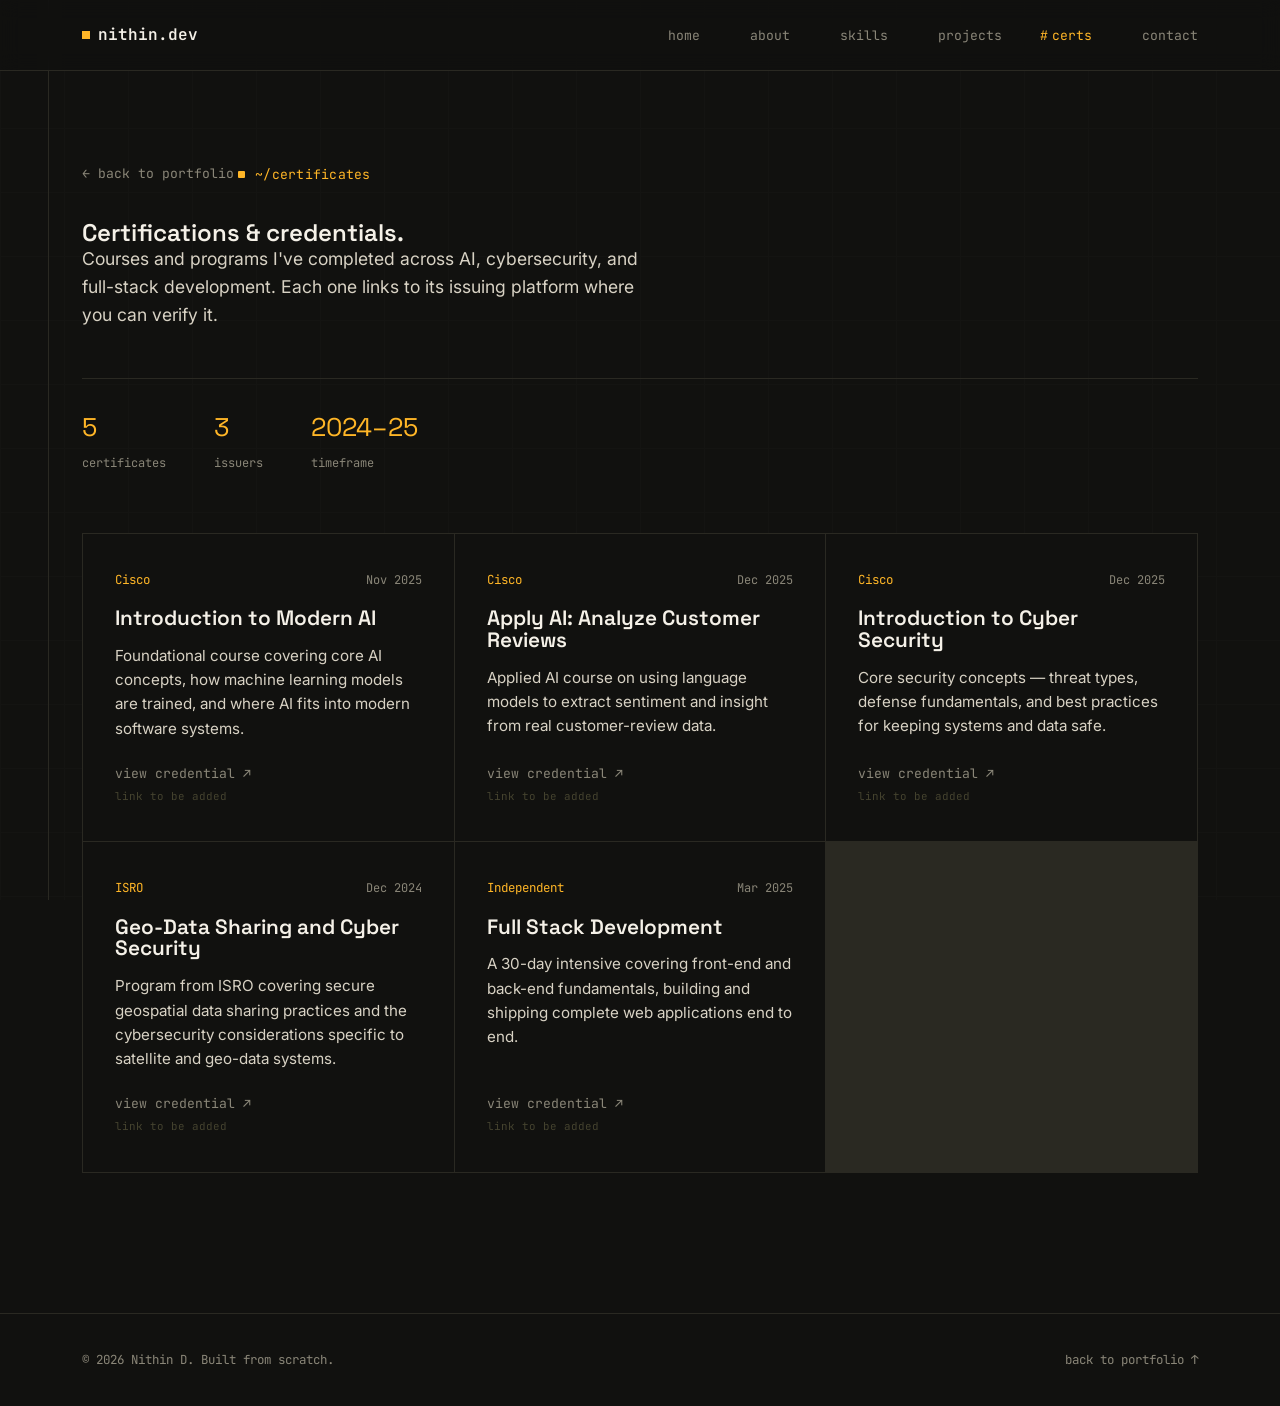
==== certificates.html @ 1760bcb8 "Add files via upload" ====
<!DOCTYPE html>
<html lang="en">
<head>
<meta charset="UTF-8">
<meta name="viewport" content="width=device-width, initial-scale=1.0">
<title>Certificates — Nithin D</title>
<meta name="description" content="Certifications earned by Nithin D across AI, cybersecurity, and full-stack development.">

<meta property="og:title" content="Certificates — Nithin D">
<meta property="og:description" content="Certifications earned by Nithin D across AI, cybersecurity, and full-stack development.">
<meta property="og:type" content="website">

<link rel="icon" href="data:image/svg+xml,%3Csvg xmlns='http://www.w3.org/2000/svg' viewBox='0 0 32 32'%3E%3Crect width='32' height='32' fill='%2311110f'/%3E%3Ctext x='16' y='22' font-family='monospace' font-size='18' fill='%23ffb627' text-anchor='middle'%3E%3E_%3C/text%3E%3C/svg%3E">

<link rel="preconnect" href="https://fonts.googleapis.com">
<link rel="preconnect" href="https://fonts.gstatic.com" crossorigin>
<link href="https://fonts.googleapis.com/css2?family=Space+Grotesk:wght@500;600;700&family=Inter:wght@400;500;600&family=JetBrains+Mono:wght@400;500;600&display=swap" rel="stylesheet">
<link rel="stylesheet" href="style.css">
</head>
<body>

<div class="railguide" aria-hidden="true"></div>

<!-- Navbar -->
<nav class="navbar">
    <div class="nav-container">
        <div class="nav-logo"><a href="index.html"><span class="blip" aria-hidden="true"></span>nithin.dev</a></div>
        <ul class="nav-menu" id="nav-menu">
            <li><a href="index.html#home" class="nav-link">home</a></li>
            <li><a href="index.html#about" class="nav-link">about</a></li>
            <li><a href="index.html#skills" class="nav-link">skills</a></li>
            <li><a href="index.html#projects" class="nav-link">projects</a></li>
            <li><a href="certificates.html" class="nav-link nav-link-active">certs</a></li>
            <li><a href="index.html#contact" class="nav-link">contact</a></li>
        </ul>
        <div class="nav-toggle" id="nav-toggle" role="button" aria-label="Toggle menu">
            <span class="bar"></span>
            <span class="bar"></span>
            <span class="bar"></span>
        </div>
    </div>
</nav>

<!-- Page header -->
<section class="cert-hero">
    <div class="container">
        <a href="index.html" class="back-link reveal">← back to portfolio</a>
        <span class="path-label">~/certificates</span>
        <h1 class="section-heading reveal">Certifications &amp; credentials.</h1>
        <p class="cert-hero-sub reveal">
            Courses and programs I've completed across AI, cybersecurity, and full-stack development.
            Each one links to its issuing platform where you can verify it.
        </p>
        <div class="cert-stat-row reveal">
            <div class="cert-stat"><span class="num">5</span><span class="label">certificates</span></div>
            <div class="cert-stat"><span class="num">3</span><span class="label">issuers</span></div>
            <div class="cert-stat"><span class="num">2024–25</span><span class="label">timeframe</span></div>
        </div>
    </div>
</section>

<!-- Certificate grid -->
<section class="cert-grid-section">
    <div class="container">
        <div class="cert-grid">

            <article class="cert-card reveal">
                <div class="cert-card-top">
                    <span class="cert-card-issuer">Cisco</span>
                    <span class="cert-card-date">Nov 2025</span>
                </div>
                <h3>Introduction to Modern AI</h3>
                <p>Foundational course covering core AI concepts, how machine learning models are trained, and where AI fits into modern software systems.</p>
                <a href="#" class="cert-card-link" rel="noopener">
                    view credential ↗
                    <span class="cert-card-note">link to be added</span>
                </a>
            </article>

            <article class="cert-card reveal">
                <div class="cert-card-top">
                    <span class="cert-card-issuer">Cisco</span>
                    <span class="cert-card-date">Dec 2025</span>
                </div>
                <h3>Apply AI: Analyze Customer Reviews</h3>
                <p>Applied AI course on using language models to extract sentiment and insight from real customer-review data.</p>
                <a href="#" class="cert-card-link" rel="noopener">
                    view credential ↗
                    <span class="cert-card-note">link to be added</span>
                </a>
            </article>

            <article class="cert-card reveal">
                <div class="cert-card-top">
                    <span class="cert-card-issuer">Cisco</span>
                    <span class="cert-card-date">Dec 2025</span>
                </div>
                <h3>Introduction to Cyber Security</h3>
                <p>Core security concepts — threat types, defense fundamentals, and best practices for keeping systems and data safe.</p>
                <a href="#" class="cert-card-link" rel="noopener">
                    view credential ↗
                    <span class="cert-card-note">link to be added</span>
                </a>
            </article>

            <article class="cert-card reveal">
                <div class="cert-card-top">
                    <span class="cert-card-issuer">ISRO</span>
                    <span class="cert-card-date">Dec 2024</span>
                </div>
                <h3>Geo-Data Sharing and Cyber Security</h3>
                <p>Program from ISRO covering secure geospatial data sharing practices and the cybersecurity considerations specific to satellite and geo-data systems.</p>
                <a href="#" class="cert-card-link" rel="noopener">
                    view credential ↗
                    <span class="cert-card-note">link to be added</span>
                </a>
            </article>

            <article class="cert-card reveal">
                <div class="cert-card-top">
                    <span class="cert-card-issuer">Independent</span>
                    <span class="cert-card-date">Mar 2025</span>
                </div>
                <h3>Full Stack Development</h3>
                <p>A 30-day intensive covering front-end and back-end fundamentals, building and shipping complete web applications end to end.</p>
                <a href="#" class="cert-card-link" rel="noopener">
                    view credential ↗
                    <span class="cert-card-note">link to be added</span>
                </a>
            </article>

        </div>
    </div>
</section>

<!-- Footer -->
<footer class="footer">
    <div class="container footer-content">
        <span>© 2026 Nithin D. Built from scratch.</span>
        <a href="index.html">back to portfolio ↑</a>
    </div>
</footer>

<button class="back-to-top" id="backToTop" aria-label="Back to top">↑</button>

<script src="script.js"></script>
</body>
</html>
---- style.css ----
/* ============================================
   TOKENS
============================================ */
:root {
    --bg: #11110f;
    --bg-raised: #181712;
    --paper: #f5f1e8;
    --paper-dim: #d8d2c4;
    --accent: #ffb627;
    --accent-dim: #b9871d;
    --line: #2a2922;
    --line-bright: #45432f;
    --muted: #8a8678;

    --font-display: 'Space Grotesk', 'Inter', sans-serif;
    --font-body: 'Inter', sans-serif;
    --font-mono: 'JetBrains Mono', monospace;

    --ease: cubic-bezier(0.16, 1, 0.3, 1);
}

* { margin: 0; padding: 0; box-sizing: border-box; }

html { scroll-behavior: smooth; }

@media (prefers-reduced-motion: reduce) {
    html { scroll-behavior: auto; }
    *, *::before, *::after { animation-duration: 0.01ms !important; animation-iteration-count: 1 !important; transition-duration: 0.01ms !important; }
}

body {
    background: var(--bg);
    color: var(--paper);
    font-family: var(--font-body);
    line-height: 1.6;
    overflow-x: hidden;
    position: relative;
}

/* faint grid texture across the whole page */
body::before {
    content: '';
    position: fixed;
    inset: 0;
    background-image:
        linear-gradient(var(--line) 1px, transparent 1px),
        linear-gradient(90deg, var(--line) 1px, transparent 1px);
    background-size: 64px 64px;
    opacity: 0.18;
    pointer-events: none;
    z-index: 0;
}

a { color: inherit; text-decoration: none; }

::selection { background: var(--accent); color: var(--bg); }

:focus-visible {
    outline: 2px solid var(--accent);
    outline-offset: 3px;
}

.sr-only {
    position: absolute;
    width: 1px; height: 1px;
    overflow: hidden;
    clip: rect(0 0 0 0);
    white-space: nowrap;
}

.container {
    width: 100%;
    max-width: 1180px;
    margin: 0 auto;
    padding: 0 32px;
    position: relative;
    z-index: 1;
}

/* the vertical rule that runs the length of the page, terminal-sidebar style */
.railguide {
    position: fixed;
    top: 0;
    bottom: 0;
    left: 48px;
    width: 1px;
    background: var(--line);
    z-index: 1;
}

@media (max-width: 900px) {
    .railguide { display: none; }
}

/* eyebrow / path-style label, e.g. ~/about */
.path-label {
    font-family: var(--font-mono);
    font-size: 0.82rem;
    color: var(--accent);
    letter-spacing: 0.02em;
    display: inline-flex;
    align-items: center;
    gap: 10px;
    margin-bottom: 18px;
}

.path-label::before {
    content: '';
    width: 7px;
    height: 7px;
    background: var(--accent);
    border-radius: 1px;
}

section { padding: 140px 0; position: relative; z-index: 1; }

h1, h2, h3, h4 { font-family: var(--font-display); font-weight: 600; line-height: 1.05; color: var(--paper); }

h2.section-heading {
    font-size: clamp(2rem, 4vw, 2.85rem);
    margin-bottom: 56px;
    max-width: 640px;
}

p { color: var(--paper-dim); }

/* ============================================
   NAVBAR
============================================ */
.navbar {
    position: fixed;
    top: 0; left: 0; right: 0;
    z-index: 1000;
    background: rgba(17, 17, 15, 0.82);
    backdrop-filter: blur(10px);
    border-bottom: 1px solid var(--line);
}

.nav-container {
    display: flex;
    align-items: center;
    justify-content: space-between;
    padding: 22px 32px;
    max-width: 1180px;
    margin: 0 auto;
}

.nav-logo a {
    font-family: var(--font-mono);
    font-weight: 600;
    font-size: 1rem;
    color: var(--paper);
    display: flex;
    align-items: center;
    gap: 8px;
}

.nav-logo .blip {
    width: 8px; height: 8px;
    background: var(--accent);
    display: inline-block;
    animation: blink 1.6s step-start infinite;
}

@keyframes blink { 50% { opacity: 0; } }

.nav-menu {
    display: flex;
    gap: 38px;
    list-style: none;
}

.nav-link {
    font-family: var(--font-mono);
    font-size: 0.82rem;
    color: var(--muted);
    position: relative;
    padding: 4px 0;
    transition: color 0.25s var(--ease);
}

.nav-link::before { content: '#'; color: var(--accent); margin-right: 4px; opacity: 0; transition: opacity 0.25s var(--ease); }

.nav-link:hover { color: var(--paper); }
.nav-link:hover::before { opacity: 1; }

.nav-toggle {
    display: none;
    flex-direction: column;
    gap: 5px;
    cursor: pointer;
    z-index: 1001;
}

.nav-toggle .bar {
    width: 24px; height: 2px;
    background: var(--paper);
    transition: var(--ease) 0.3s;
}

.nav-toggle.active .bar:nth-child(1) { transform: translateY(7px) rotate(45deg); }
.nav-toggle.active .bar:nth-child(2) { opacity: 0; }
.nav-toggle.active .bar:nth-child(3) { transform: translateY(-7px) rotate(-45deg); }

@media (max-width: 860px) {
    .nav-menu {
        position: fixed;
        top: 0; right: -100%;
        width: min(78%, 320px);
        height: 100vh;
        background: var(--bg-raised);
        border-left: 1px solid var(--line);
        flex-direction: column;
        justify-content: center;
        align-items: flex-start;
        gap: 28px;
        padding: 0 48px;
        transition: right 0.4s var(--ease);
    }
    .nav-menu.active { right: 0; }
    .nav-toggle { display: flex; }
}

/* ============================================
   HERO
============================================ */
.hero {
    min-height: 100vh;
    display: flex;
    align-items: center;
    padding-top: 120px;
    padding-bottom: 80px;
}

.hero-grid {
    display: grid;
    grid-template-columns: 1fr auto;
    gap: 60px;
    align-items: end;
}

.hero-kicker {
    font-family: var(--font-mono);
    font-size: 0.88rem;
    color: var(--accent);
    margin-bottom: 28px;
    display: block;
}

.hero-mark {
    display: inline-flex;
    align-items: center;
    gap: 4px;
    font-family: var(--font-mono);
    font-size: 1.4rem;
    font-weight: 600;
    margin-bottom: 24px;
    padding: 10px 16px;
    border: 1px solid var(--line-bright);
    color: var(--paper);
}

.hero-mark .bracket { color: var(--accent); }
.hero-mark .initials { letter-spacing: 0.04em; }

.hero-title {
    font-size: clamp(2.6rem, 7vw, 5.2rem);
    letter-spacing: -0.02em;
    margin-bottom: 28px;
}

.hero-title .line { display: block; }
.hero-title .accent-text { color: var(--accent); }

.hero-sub {
    font-size: clamp(1.05rem, 1.6vw, 1.25rem);
    max-width: 560px;
    margin-bottom: 16px;
}

/* the terminal status line — signature element */
.status-line {
    font-family: var(--font-mono);
    font-size: 0.95rem;
    color: var(--muted);
    margin: 28px 0 40px;
    display: flex;
    align-items: center;
    gap: 10px;
}

.status-line .prompt { color: var(--accent); }
.status-line .cursor {
    display: inline-block;
    width: 8px; height: 1.1em;
    background: var(--accent);
    animation: blink 1s step-start infinite;
    vertical-align: middle;
}

.hero-actions { display: flex; gap: 16px; flex-wrap: wrap; row-gap: 14px; }

.btn {
    font-family: var(--font-mono);
    font-size: 0.85rem;
    display: inline-flex;
    align-items: center;
    gap: 10px;
    padding: 15px 26px;
    border: 1px solid var(--line-bright);
    background: transparent;
    color: var(--paper);
    cursor: pointer;
    transition: all 0.3s var(--ease);
    white-space: nowrap;
}

.btn-primary {
    background: var(--accent);
    color: var(--bg);
    border-color: var(--accent);
}

.btn-primary:hover { background: var(--paper); border-color: var(--paper); transform: translateY(-2px); }

.btn-secondary:hover {
    border-color: var(--accent);
    color: var(--accent);
    transform: translateY(-2px);
}

.hero-meta {
    font-family: var(--font-mono);
    font-size: 0.78rem;
    color: var(--muted);
    text-align: right;
    display: flex;
    flex-direction: column;
    gap: 10px;
    padding-bottom: 8px;
}

.hero-meta strong { color: var(--paper); font-weight: 500; }

@media (max-width: 860px) {
    .hero-grid { grid-template-columns: 1fr; }
    .hero-meta { text-align: left; flex-direction: row; flex-wrap: wrap; gap: 18px; }
}

/* ============================================
   ABOUT
============================================ */
.about-grid {
    display: grid;
    grid-template-columns: 1.2fr 0.8fr;
    gap: 70px;
}

.about-text p { font-size: 1.05rem; margin-bottom: 22px; max-width: 560px; }

.about-text strong { color: var(--paper); font-weight: 600; }

.stat-block {
    border-left: 1px solid var(--line-bright);
    padding-left: 24px;
    margin-top: 12px;
}

.stat-row {
    display: flex;
    justify-content: space-between;
    align-items: baseline;
    padding: 18px 0;
    border-bottom: 1px solid var(--line);
    font-family: var(--font-mono);
    font-size: 0.85rem;
}

.stat-row:first-child { padding-top: 0; }

.stat-row .num {
    font-family: var(--font-display);
    font-size: 1.8rem;
    color: var(--accent);
}

.stat-row .label { color: var(--muted); text-align: right; }

@media (max-width: 860px) {
    .about-grid { grid-template-columns: 1fr; gap: 40px; }
}

/* ============================================
   SKILLS
============================================ */
.skills-grid {
    display: grid;
    grid-template-columns: repeat(3, 1fr);
    gap: 1px;
    background: var(--line);
    border: 1px solid var(--line);
}

.skill-col {
    background: var(--bg);
    padding: 36px 30px;
}

.skill-col h3 {
    font-family: var(--font-mono);
    font-size: 0.85rem;
    color: var(--accent);
    text-transform: lowercase;
    margin-bottom: 24px;
    font-weight: 500;
}

.skill-tag-list { display: flex; flex-direction: column; gap: 0; }

.skill-tag-row {
    display: flex;
    justify-content: space-between;
    padding: 13px 0;
    border-bottom: 1px solid var(--line);
    font-size: 0.95rem;
    transition: padding-left 0.25s var(--ease);
}

.skill-tag-row:last-child { border-bottom: none; }

.skill-tag-row:hover { padding-left: 6px; color: var(--paper); }

.skill-tag-row .lvl {
    font-family: var(--font-mono);
    font-size: 0.75rem;
    color: var(--muted);
}

@media (max-width: 860px) {
    .skills-grid { grid-template-columns: 1fr; }
}

/* ============================================
   PROJECTS
============================================ */
.project-list { display: flex; flex-direction: column; }

.project-row {
    display: grid;
    grid-template-columns: 64px 1fr auto;
    gap: 32px;
    align-items: start;
    padding: 40px 0;
    border-bottom: 1px solid var(--line);
    transition: background 0.3s var(--ease);
    position: relative;
}

.project-row:first-child { border-top: 1px solid var(--line); }

.project-row:hover { background: rgba(255, 182, 39, 0.04); }

.project-index {
    font-family: var(--font-mono);
    font-size: 0.85rem;
    color: var(--accent-dim);
    padding-top: 4px;
}

.project-body h3 {
    font-size: 1.5rem;
    margin-bottom: 12px;
    transition: color 0.25s var(--ease);
}

.project-row:hover .project-body h3 { color: var(--accent); }

.project-body p { max-width: 620px; margin-bottom: 18px; }

.project-tags {
    display: flex;
    gap: 10px;
    flex-wrap: wrap;
}

.project-tags span {
    font-family: var(--font-mono);
    font-size: 0.72rem;
    color: var(--muted);
    border: 1px solid var(--line-bright);
    padding: 5px 12px;
}

.project-link {
    font-family: var(--font-mono);
    font-size: 0.8rem;
    color: var(--muted);
    display: flex;
    align-items: center;
    gap: 8px;
    padding-top: 4px;
    white-space: nowrap;
    transition: color 0.25s var(--ease);
}

.project-row:hover .project-link { color: var(--accent); }

@media (max-width: 700px) {
    .project-row { grid-template-columns: 1fr; gap: 12px; }
    .project-index { padding-top: 0; }
    .project-link { justify-self: start; }
}

/* ============================================
   CERTIFICATIONS
============================================ */
.cert-list { display: flex; flex-direction: column; max-width: 760px; }

.cert-row {
    display: grid;
    grid-template-columns: 1fr auto auto;
    gap: 24px;
    align-items: baseline;
    padding: 20px 0;
    border-bottom: 1px solid var(--line);
    font-size: 0.98rem;
    color: var(--paper);
    transition: padding-left 0.25s var(--ease), color 0.25s var(--ease);
}

.cert-row:hover {
    padding-left: 6px;
    color: var(--accent);
    border-color: var(--accent-dim);
}

.cert-row:first-child { border-top: 1px solid var(--line); }

.cert-row .cert-issuer {
    font-family: var(--font-mono);
    font-size: 0.78rem;
    color: var(--accent);
}

.cert-row .cert-date {
    font-family: var(--font-mono);
    font-size: 0.78rem;
    color: var(--muted);
    white-space: nowrap;
}

.cert-view-all {
    display: inline-flex;
    margin-top: 36px;
}

@media (max-width: 600px) {
    .cert-row { grid-template-columns: 1fr; gap: 6px; }
}

/* ============================================
   CONTACT
============================================ */
.contact-grid {
    display: grid;
    grid-template-columns: 1fr 1fr;
    gap: 70px;
    align-items: start;
}

.contact-text p { font-size: 1.1rem; max-width: 480px; margin-bottom: 32px; }

.contact-channel-list { display: flex; flex-direction: column; gap: 0; }

.contact-channel {
    display: flex;
    justify-content: space-between;
    padding: 18px 0;
    border-bottom: 1px solid var(--line);
    font-family: var(--font-mono);
    font-size: 0.9rem;
    transition: padding-left 0.25s var(--ease);
}

.contact-channel:first-child { border-top: 1px solid var(--line); }

.contact-channel:hover { padding-left: 6px; color: var(--accent); border-color: var(--accent-dim); }

.contact-channel .ch-label { color: var(--muted); }

.contact-form { display: flex; flex-direction: column; gap: 22px; }

.form-field { position: relative; }

.form-field label {
    display: block;
    font-family: var(--font-mono);
    font-size: 0.78rem;
    color: var(--muted);
    margin-bottom: 8px;
}

.form-field input,
.form-field textarea {
    width: 100%;
    background: transparent;
    border: none;
    border-bottom: 1px solid var(--line-bright);
    color: var(--paper);
    font-family: var(--font-body);
    font-size: 1rem;
    padding: 10px 0;
    transition: border-color 0.25s var(--ease);
}

.form-field input:focus,
.form-field textarea:focus {
    outline: none;
    border-color: var(--accent);
}

.form-field textarea { resize: vertical; min-height: 90px; }

.contact-form .btn { align-self: flex-start; margin-top: 8px; }

@media (max-width: 860px) {
    .contact-grid { grid-template-columns: 1fr; gap: 50px; }
}

/* ============================================
   FOOTER
============================================ */
.footer {
    border-top: 1px solid var(--line);
    padding: 36px 0;
}

.footer-content {
    display: flex;
    justify-content: space-between;
    align-items: center;
    font-family: var(--font-mono);
    font-size: 0.78rem;
    color: var(--muted);
    flex-wrap: wrap;
    gap: 16px;
}

.footer-content a:hover { color: var(--accent); }

/* ============================================
   BACK TO TOP
============================================ */
.back-to-top {
    position: fixed;
    bottom: 28px;
    right: 28px;
    width: 46px;
    height: 46px;
    background: var(--accent);
    color: var(--bg);
    border: none;
    display: flex;
    align-items: center;
    justify-content: center;
    cursor: pointer;
    opacity: 0;
    visibility: hidden;
    transition: opacity 0.3s var(--ease), transform 0.3s var(--ease);
    z-index: 999;
    font-size: 1.1rem;
}

.back-to-top.show { opacity: 1; visibility: visible; }
.back-to-top:hover { transform: translateY(-3px); }

/* ============================================
   CERTIFICATES PAGE
============================================ */
.nav-link-active { color: var(--accent); }
.nav-link-active::before { opacity: 1; }

.back-link {
    font-family: var(--font-mono);
    font-size: 0.82rem;
    color: var(--muted);
    display: inline-flex;
    margin-bottom: 36px;
    transition: color 0.25s var(--ease);
}

.back-link:hover { color: var(--accent); }

.cert-hero {
    padding: 160px 0 60px;
}

.cert-hero-sub {
    font-size: 1.1rem;
    max-width: 560px;
    margin-bottom: 48px;
}

.cert-stat-row {
    display: flex;
    gap: 48px;
    flex-wrap: wrap;
    border-top: 1px solid var(--line);
    padding-top: 28px;
}

.cert-stat {
    display: flex;
    flex-direction: column;
    gap: 6px;
}

.cert-stat .num {
    font-family: var(--font-display);
    font-size: 1.6rem;
    color: var(--accent);
}

.cert-stat .label {
    font-family: var(--font-mono);
    font-size: 0.75rem;
    color: var(--muted);
}

.cert-grid-section { padding: 0 0 140px; }

.cert-grid {
    display: grid;
    grid-template-columns: repeat(auto-fit, minmax(300px, 1fr));
    gap: 1px;
    background: var(--line);
    border: 1px solid var(--line);
}

.cert-card {
    background: var(--bg);
    padding: 36px 32px;
    display: flex;
    flex-direction: column;
    transition: background 0.3s var(--ease);
}

.cert-card:hover { background: rgba(255, 182, 39, 0.04); }

.cert-card-top {
    display: flex;
    justify-content: space-between;
    align-items: baseline;
    margin-bottom: 18px;
}

.cert-card-issuer {
    font-family: var(--font-mono);
    font-size: 0.78rem;
    color: var(--accent);
}

.cert-card-date {
    font-family: var(--font-mono);
    font-size: 0.75rem;
    color: var(--muted);
}

.cert-card h3 {
    font-size: 1.3rem;
    margin-bottom: 14px;
}

.cert-card p {
    font-size: 0.95rem;
    flex-grow: 1;
    margin-bottom: 22px;
}

.cert-card-link {
    font-family: var(--font-mono);
    font-size: 0.82rem;
    color: var(--muted);
    display: flex;
    flex-direction: column;
    gap: 4px;
    transition: color 0.25s var(--ease);
}

.cert-card:hover .cert-card-link { color: var(--accent); }

.cert-card-note {
    font-size: 0.68rem;
    color: var(--line-bright);
    text-transform: lowercase;
}

/* ============================================
   SCROLL REVEAL
============================================ */
.reveal {
    opacity: 0;
    transform: translateY(24px);
    transition: opacity 0.7s var(--ease), transform 0.7s var(--ease);
}

.reveal.in-view {
    opacity: 1;
    transform: translateY(0);
}
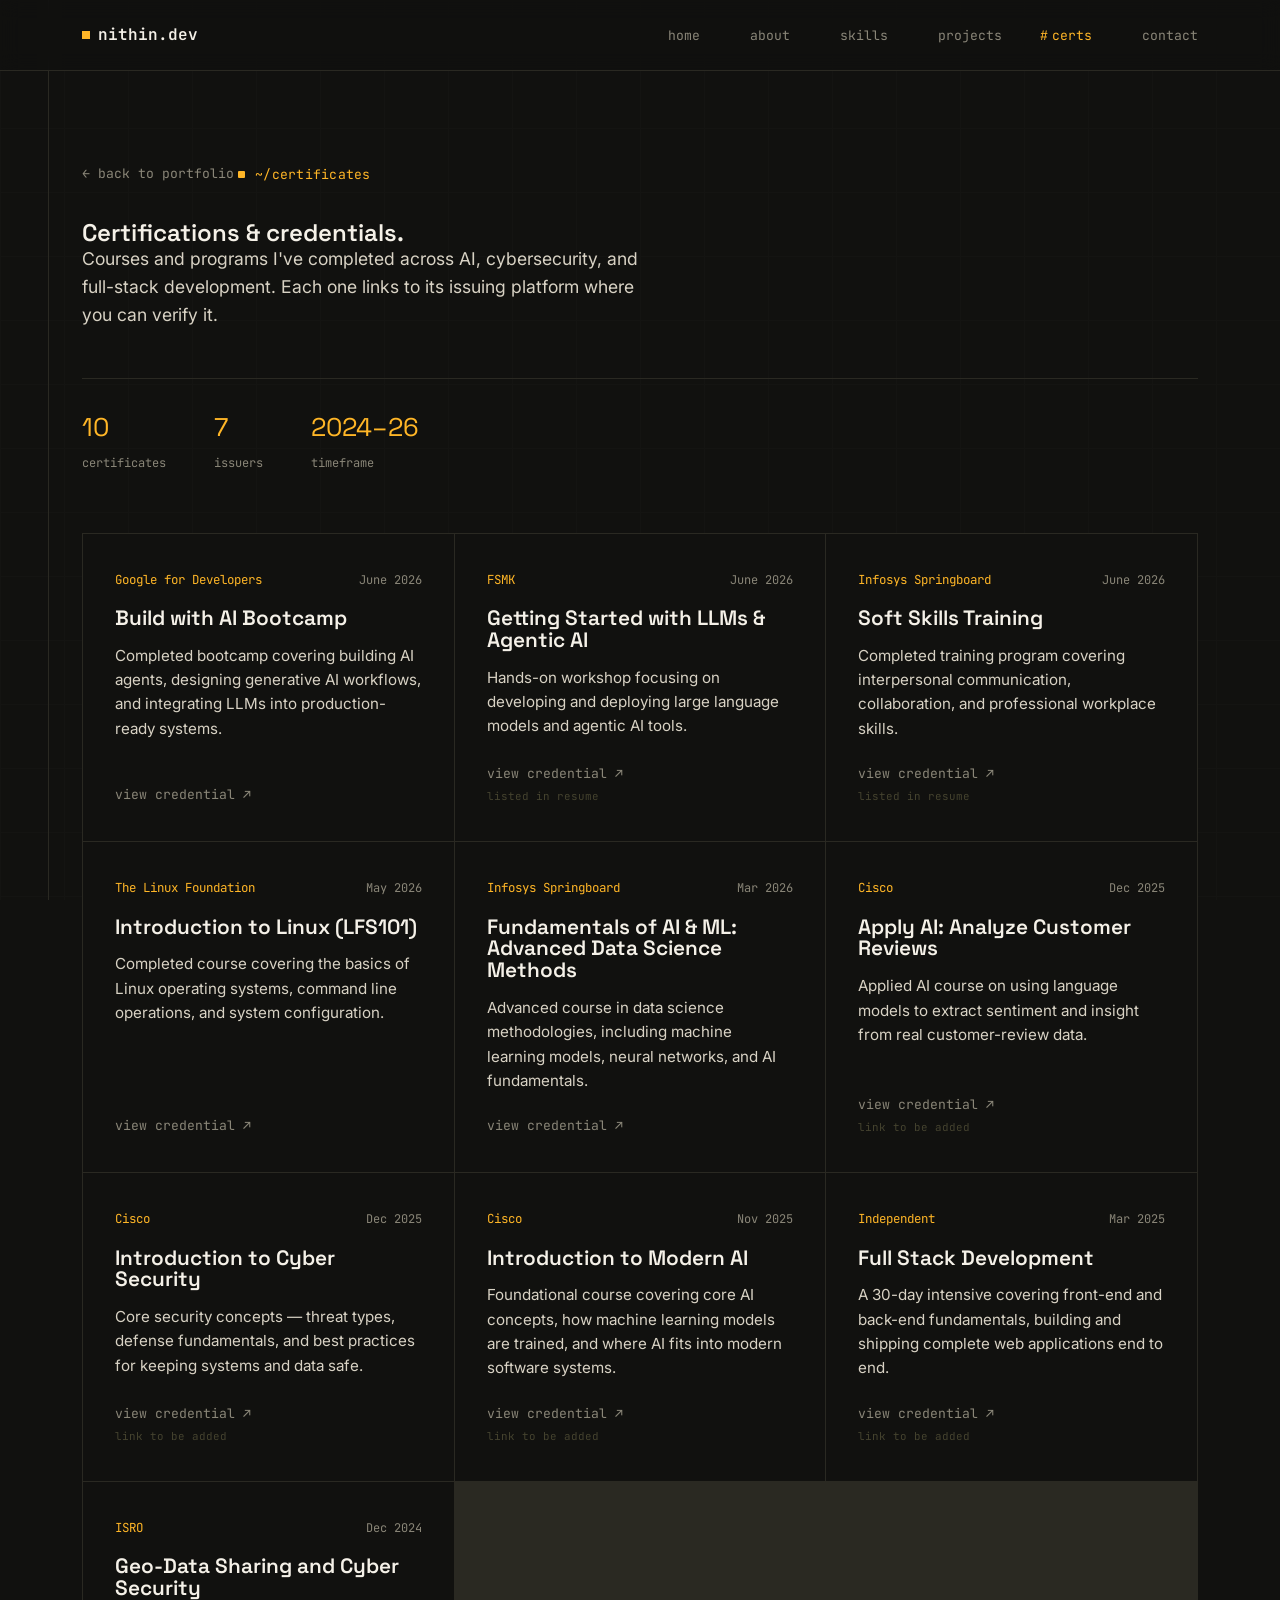
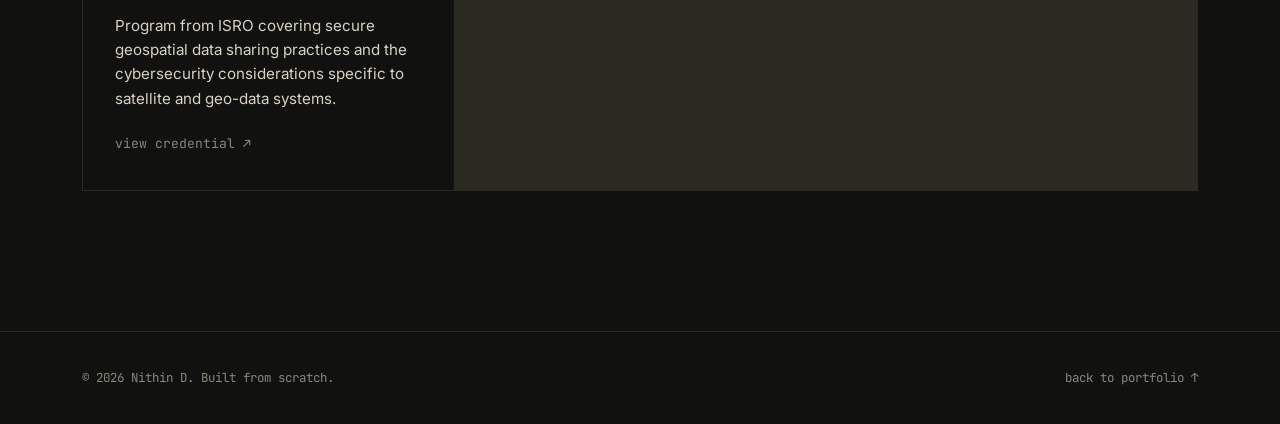
==== commit fb24a241: "Update portfolio with new resume, projects, skills, and certificate images" ====
--- a/certificates.html
+++ b/certificates.html
@@ -52,9 +52,9 @@
             Each one links to its issuing platform where you can verify it.
         </p>
         <div class="cert-stat-row reveal">
-            <div class="cert-stat"><span class="num">5</span><span class="label">certificates</span></div>
-            <div class="cert-stat"><span class="num">3</span><span class="label">issuers</span></div>
-            <div class="cert-stat"><span class="num">2024–25</span><span class="label">timeframe</span></div>
+            <div class="cert-stat"><span class="num">10</span><span class="label">certificates</span></div>
+            <div class="cert-stat"><span class="num">7</span><span class="label">issuers</span></div>
+            <div class="cert-stat"><span class="num">2024–26</span><span class="label">timeframe</span></div>
         </div>
     </div>
 </section>
@@ -66,6 +66,94 @@
 
             <article class="cert-card reveal">
                 <div class="cert-card-top">
+                    <span class="cert-card-issuer">Google for Developers</span>
+                    <span class="cert-card-date">June 2026</span>
+                </div>
+                <h3>Build with AI Bootcamp</h3>
+                <p>Completed bootcamp covering building AI agents, designing generative AI workflows, and integrating LLMs into production-ready systems.</p>
+                <a href="certificates/google_build_with_ai.png" target="_blank" class="cert-card-link" rel="noopener">
+                    view credential ↗
+                </a>
+            </article>
+
+            <article class="cert-card reveal">
+                <div class="cert-card-top">
+                    <span class="cert-card-issuer">FSMK</span>
+                    <span class="cert-card-date">June 2026</span>
+                </div>
+                <h3>Getting Started with LLMs &amp; Agentic AI</h3>
+                <p>Hands-on workshop focusing on developing and deploying large language models and agentic AI tools.</p>
+                <a href="#" class="cert-card-link" rel="noopener">
+                    view credential ↗
+                    <span class="cert-card-note">listed in resume</span>
+                </a>
+            </article>
+
+            <article class="cert-card reveal">
+                <div class="cert-card-top">
+                    <span class="cert-card-issuer">Infosys Springboard</span>
+                    <span class="cert-card-date">June 2026</span>
+                </div>
+                <h3>Soft Skills Training</h3>
+                <p>Completed training program covering interpersonal communication, collaboration, and professional workplace skills.</p>
+                <a href="#" class="cert-card-link" rel="noopener">
+                    view credential ↗
+                    <span class="cert-card-note">listed in resume</span>
+                </a>
+            </article>
+
+            <article class="cert-card reveal">
+                <div class="cert-card-top">
+                    <span class="cert-card-issuer">The Linux Foundation</span>
+                    <span class="cert-card-date">May 2026</span>
+                </div>
+                <h3>Introduction to Linux (LFS101)</h3>
+                <p>Completed course covering the basics of Linux operating systems, command line operations, and system configuration.</p>
+                <a href="certificates/linux_foundation_lfs101.png" target="_blank" class="cert-card-link" rel="noopener">
+                    view credential ↗
+                </a>
+            </article>
+
+            <article class="cert-card reveal">
+                <div class="cert-card-top">
+                    <span class="cert-card-issuer">Infosys Springboard</span>
+                    <span class="cert-card-date">Mar 2026</span>
+                </div>
+                <h3>Fundamentals of AI &amp; ML: Advanced Data Science Methods</h3>
+                <p>Advanced course in data science methodologies, including machine learning models, neural networks, and AI fundamentals.</p>
+                <a href="certificates/infosys_springboard_ai_ml.png" target="_blank" class="cert-card-link" rel="noopener">
+                    view credential ↗
+                </a>
+            </article>
+
+            <article class="cert-card reveal">
+                <div class="cert-card-top">
+                    <span class="cert-card-issuer">Cisco</span>
+                    <span class="cert-card-date">Dec 2025</span>
+                </div>
+                <h3>Apply AI: Analyze Customer Reviews</h3>
+                <p>Applied AI course on using language models to extract sentiment and insight from real customer-review data.</p>
+                <a href="#" class="cert-card-link" rel="noopener">
+                    view credential ↗
+                    <span class="cert-card-note">link to be added</span>
+                </a>
+            </article>
+
+            <article class="cert-card reveal">
+                <div class="cert-card-top">
+                    <span class="cert-card-issuer">Cisco</span>
+                    <span class="cert-card-date">Dec 2025</span>
+                </div>
+                <h3>Introduction to Cyber Security</h3>
+                <p>Core security concepts — threat types, defense fundamentals, and best practices for keeping systems and data safe.</p>
+                <a href="#" class="cert-card-link" rel="noopener">
+                    view credential ↗
+                    <span class="cert-card-note">link to be added</span>
+                </a>
+            </article>
+
+            <article class="cert-card reveal">
+                <div class="cert-card-top">
                     <span class="cert-card-issuer">Cisco</span>
                     <span class="cert-card-date">Nov 2025</span>
                 </div>
@@ -79,24 +167,11 @@
 
             <article class="cert-card reveal">
                 <div class="cert-card-top">
-                    <span class="cert-card-issuer">Cisco</span>
-                    <span class="cert-card-date">Dec 2025</span>
-                </div>
-                <h3>Apply AI: Analyze Customer Reviews</h3>
-                <p>Applied AI course on using language models to extract sentiment and insight from real customer-review data.</p>
-                <a href="#" class="cert-card-link" rel="noopener">
-                    view credential ↗
-                    <span class="cert-card-note">link to be added</span>
-                </a>
-            </article>
-
-            <article class="cert-card reveal">
-                <div class="cert-card-top">
-                    <span class="cert-card-issuer">Cisco</span>
-                    <span class="cert-card-date">Dec 2025</span>
-                </div>
-                <h3>Introduction to Cyber Security</h3>
-                <p>Core security concepts — threat types, defense fundamentals, and best practices for keeping systems and data safe.</p>
+                    <span class="cert-card-issuer">Independent</span>
+                    <span class="cert-card-date">Mar 2025</span>
+                </div>
+                <h3>Full Stack Development</h3>
+                <p>A 30-day intensive covering front-end and back-end fundamentals, building and shipping complete web applications end to end.</p>
                 <a href="#" class="cert-card-link" rel="noopener">
                     view credential ↗
                     <span class="cert-card-note">link to be added</span>
@@ -110,22 +185,8 @@
                 </div>
                 <h3>Geo-Data Sharing and Cyber Security</h3>
                 <p>Program from ISRO covering secure geospatial data sharing practices and the cybersecurity considerations specific to satellite and geo-data systems.</p>
-                <a href="#" class="cert-card-link" rel="noopener">
-                    view credential ↗
-                    <span class="cert-card-note">link to be added</span>
-                </a>
-            </article>
-
-            <article class="cert-card reveal">
-                <div class="cert-card-top">
-                    <span class="cert-card-issuer">Independent</span>
-                    <span class="cert-card-date">Mar 2025</span>
-                </div>
-                <h3>Full Stack Development</h3>
-                <p>A 30-day intensive covering front-end and back-end fundamentals, building and shipping complete web applications end to end.</p>
-                <a href="#" class="cert-card-link" rel="noopener">
-                    view credential ↗
-                    <span class="cert-card-note">link to be added</span>
+                <a href="certificates/isro_geodata_cybersecurity.png" target="_blank" class="cert-card-link" rel="noopener">
+                    view credential ↗
                 </a>
             </article>
 
